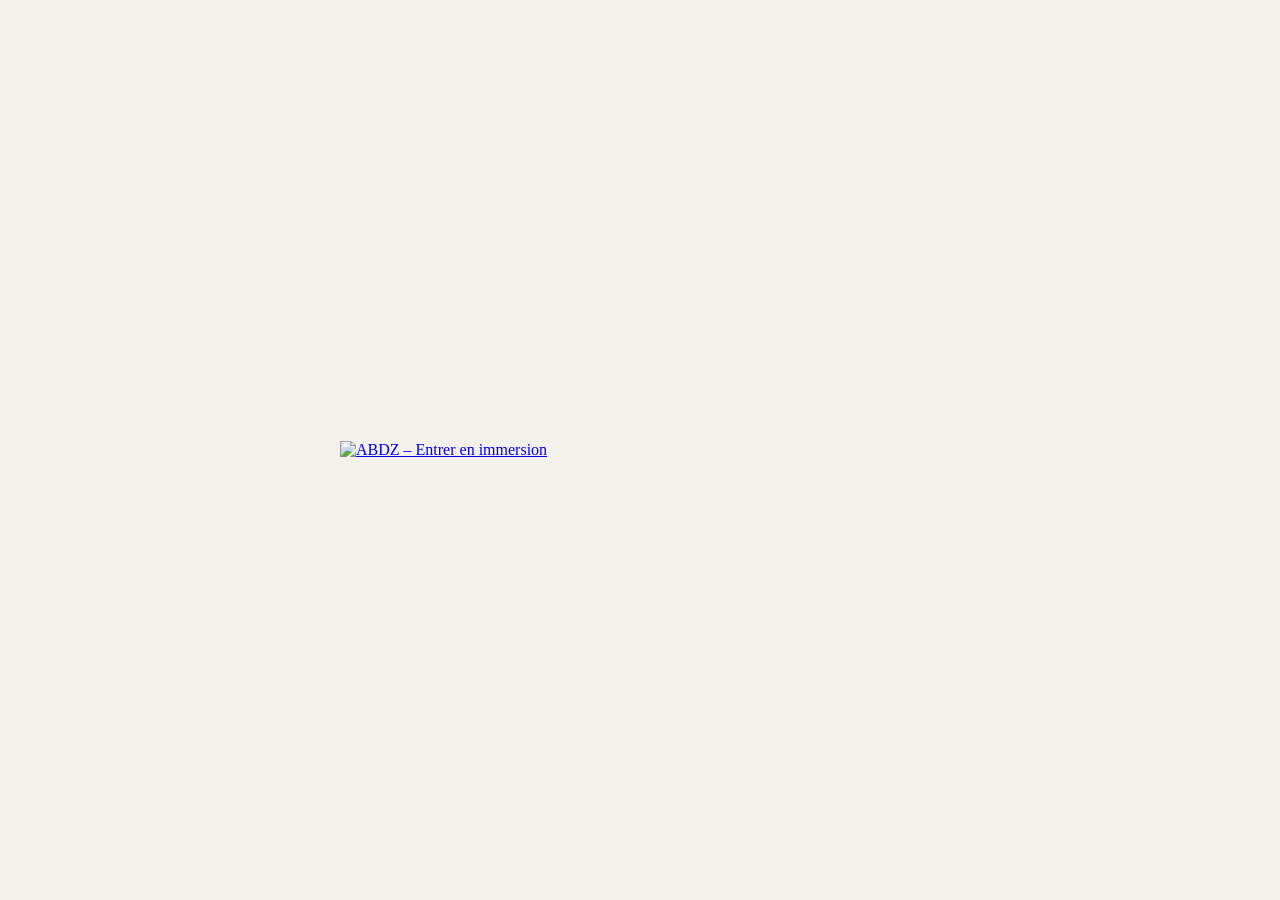
==== index.html @ c494ba34 "Create index.html" ====
<!DOCTYPE html>
<html lang="fr">
<head>
  <meta charset="UTF-8">
  <title>ABDZ – Une invitation à entrer dans un monde scellé</title>
  <meta name="viewport" content="width=device-width, initial-scale=1.0">

  <style>
    body {
      margin: 0;
      padding: 0;
      background: #f4f1ec;
      display: flex;
      justify-content: center;
      align-items: center;
      min-height: 100vh;
    }

    a {
      display: block;
      max-width: 600px;
      width: 100%;
    }

    img {
      width: 100%;
      height: auto;
      display: block;
      border: none;
    }
  </style>
</head>

<body>

  <!-- TOUTE L'IMAGE EST CLIQUABLE -->
  <a href="#">
    <img src="boite-ouverture.png" alt="ABDZ – Entrer en immersion">
  </a>

</body>
</html>
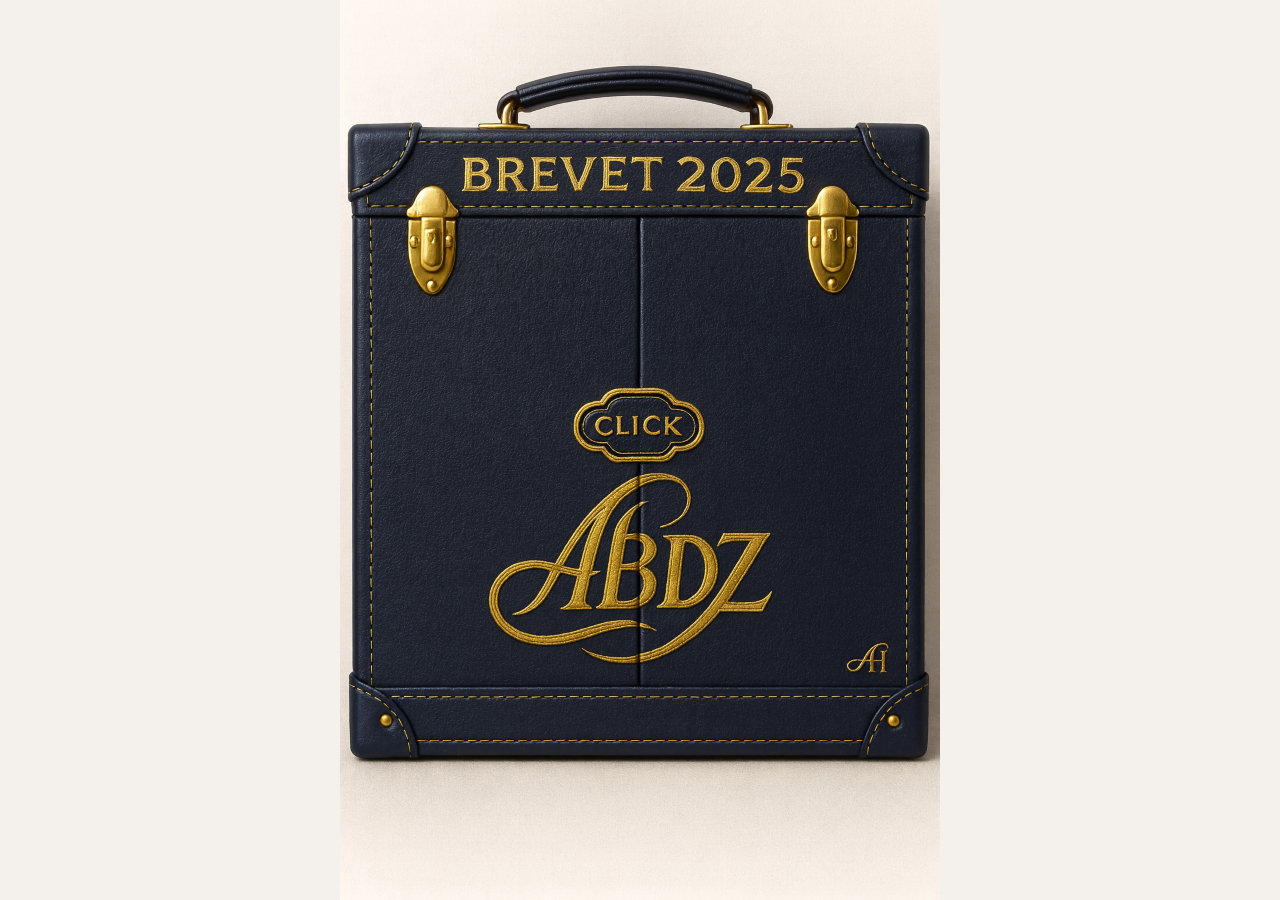
==== commit cadbbea0: "Update index.html" ====
--- a/index.html
+++ b/index.html
@@ -30,11 +30,10 @@
     }
   </style>
 </head>
-
 <body>
 
   <!-- TOUTE L'IMAGE EST CLIQUABLE -->
-  <a href="#">
+  <a href="boite-centrale.html">
     <img src="boite-ouverture.png" alt="ABDZ – Entrer en immersion">
   </a>
 
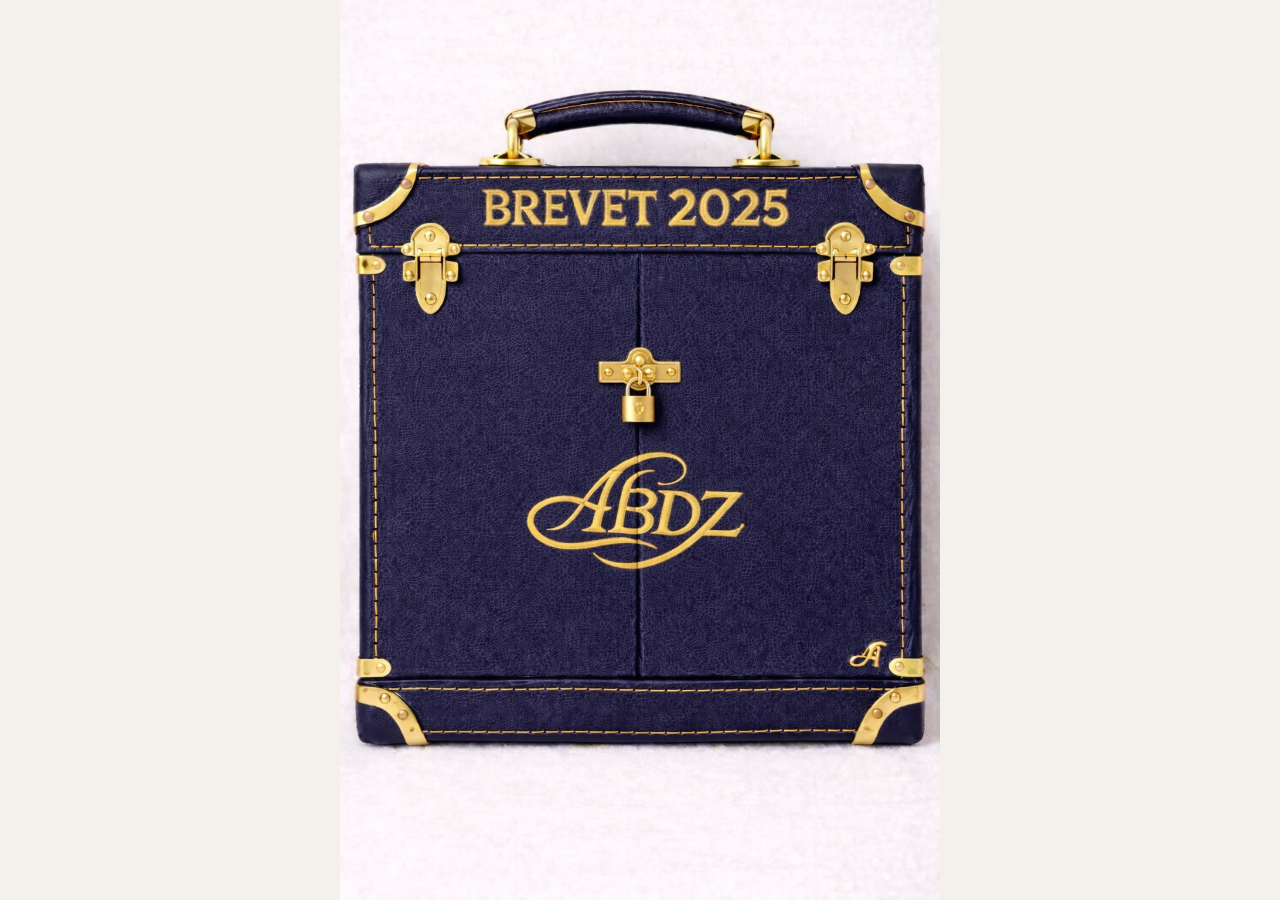
==== commit 6d603701: "Update index.html" ====
--- a/index.html
+++ b/index.html
@@ -2,7 +2,7 @@
 <html lang="fr">
 <head>
   <meta charset="UTF-8">
-  <title>ABDZ – Une invitation à entrer dans un monde scellé</title>
+  <title>ABDZ – aUne invitation à entrer dans un monde scellé</title>
   <meta name="viewport" content="width=device-width, initial-scale=1.0">
 
   <style>
@@ -30,9 +30,10 @@
     }
   </style>
 </head>
+
 <body>
 
-  <!-- TOUTE L'IMAGE EST CLIQUABLE -->
+  <!-- BOÎTE D’ENTRÉE -->
   <a href="boite-centrale.html">
     <img src="boite-ouverture.png" alt="ABDZ – Entrer en immersion">
   </a>
